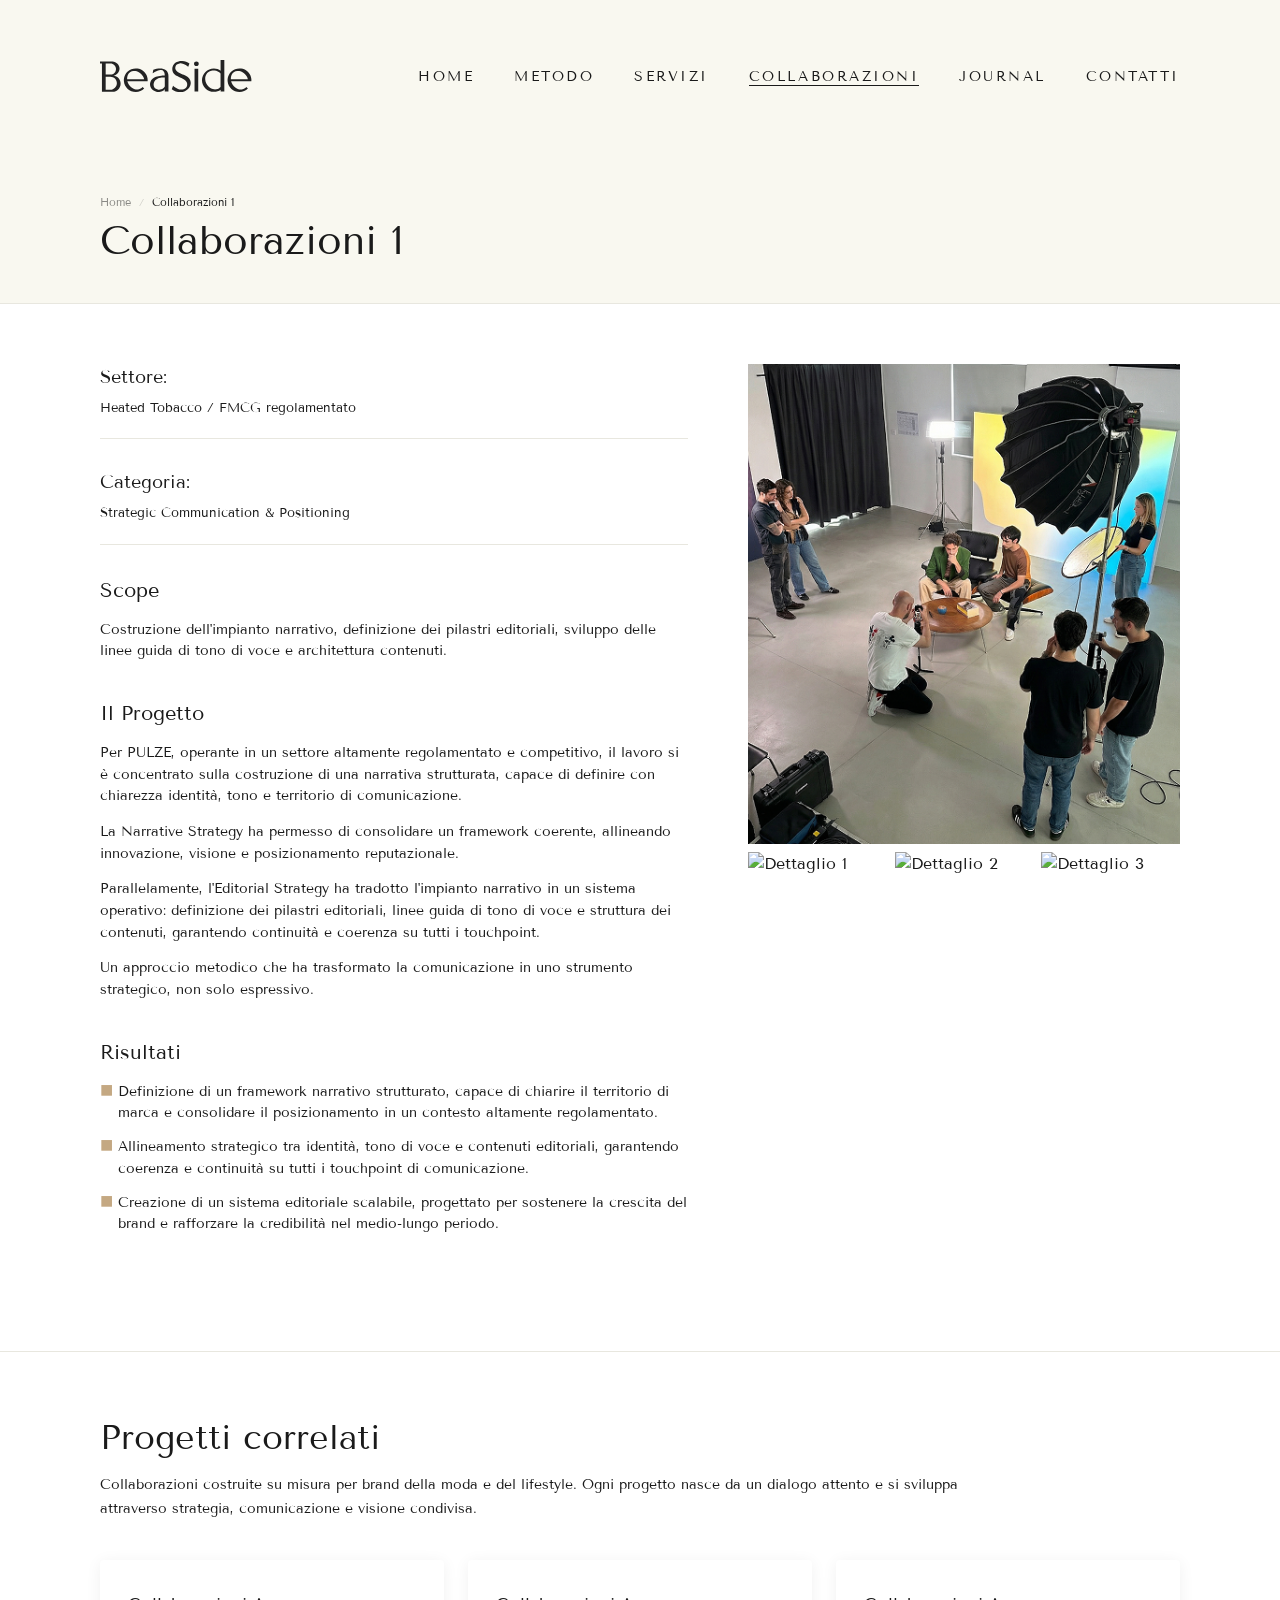
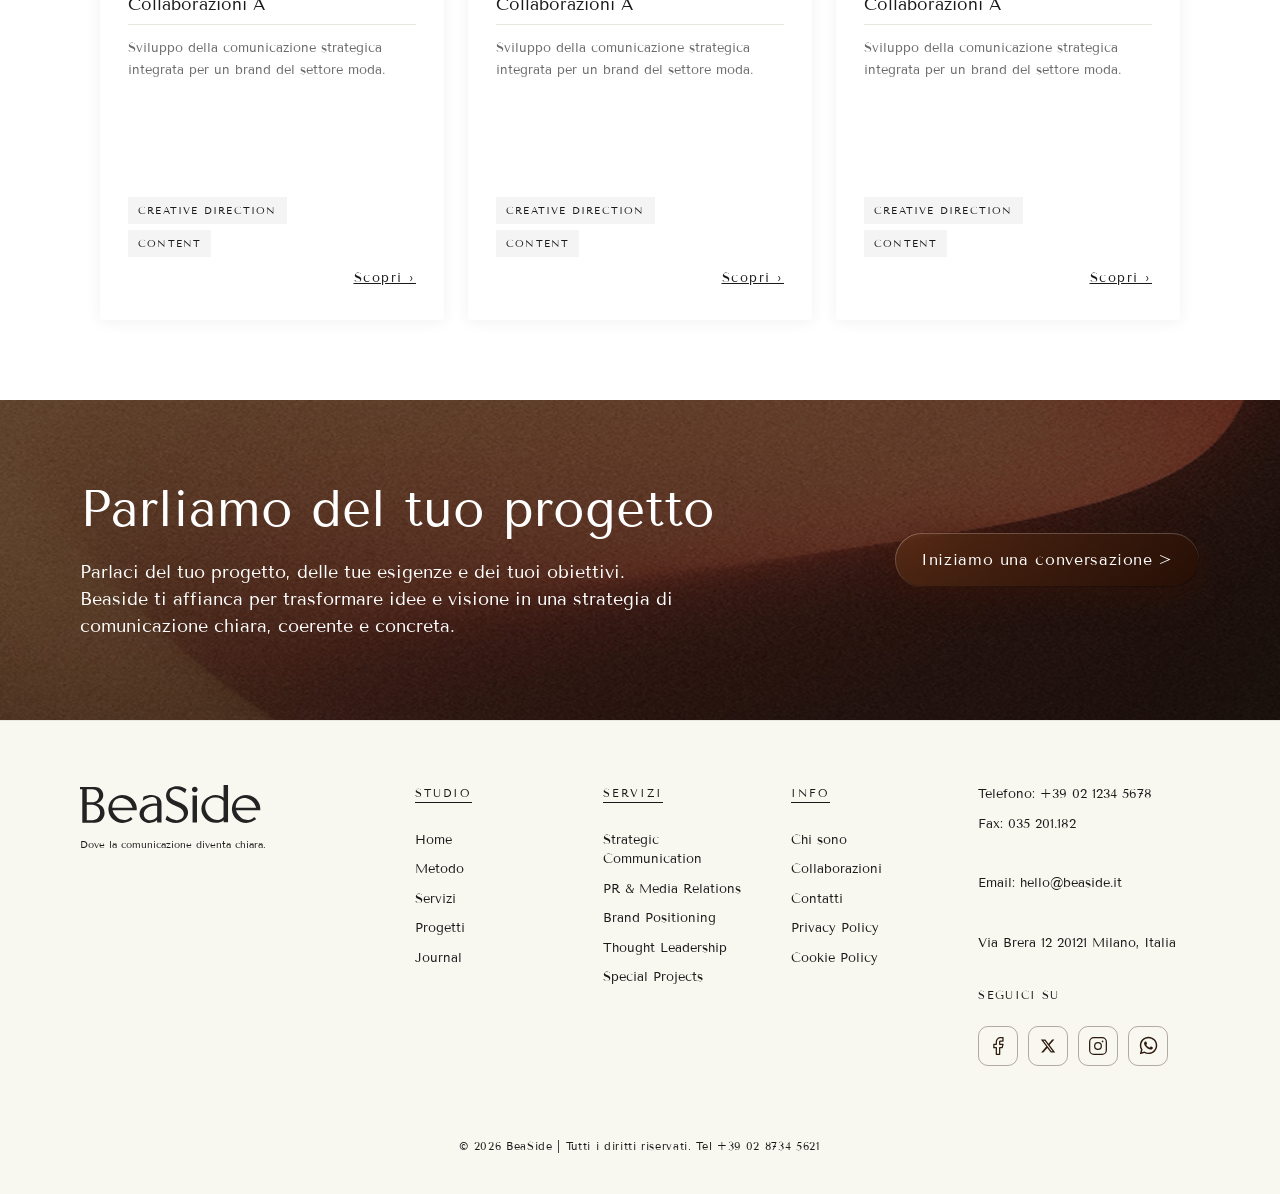
==== pages/collaborazioni-1.html @ 0665030e "feat: collaborazioni-page" ====
<!doctype html>
<html lang="it">
  <head>
    <meta charset="UTF-8" />
    <meta name="viewport" content="width=device-width, initial-scale=1.0" />
    <title>Collaborazioni 1— BeaSide</title>
    <link rel="stylesheet" href="../assets/css/reset.css" />
    <link rel="stylesheet" href="../assets/css/variables.css" />
    <link rel="stylesheet" href="../assets/css/main.css" />
    <link rel="stylesheet" href="../assets/css/pages/collaborazioni-1.css" />
  </head>
  <body>
    <!-- SECTION: Nav -->
    <header>
      <nav class="nav nav--light" aria-label="Navigazione principale">
        <a href="../index.html" class="nav__logo" aria-label="BeaSide Home">
          <img src="../assets/img/logo/logopreto.svg" alt="BeaSide" />
        </a>
        <ul class="nav__links" role="list">
          <li><a href="../index.html">Home</a></li>
          <li><a href="../pages/metodo.html">Metodo</a></li>
          <li><a href="../pages/servizi-page.html">Servizi</a></li>
          <li>
            <a href="../pages/collaborazioni.html" class="nav__link--active"
              >Collaborazioni</a
            >
          </li>
          <li><a href="../pages/journal.html">Journal</a></li>
          <li><a href="../pages/contatti.html">Contatti</a></li>
        </ul>
      </nav>
    </header>

    <!-- BREADCRUMB -->
    <div class="breadcrumb" aria-label="Breadcrumb">
      <ol class="breadcrumb__list" role="list">
        <li><a href="../index.html">Home</a></li>
        <li class="breadcrumb__sep" aria-hidden="true">/</li>
        <li>Collaborazioni 1</li>
      </ol>
      <h1 class="breadcrumb__title">Collaborazioni 1</h1>
    </div>

    <!-- SECTION: Progetto Detail -->
    <section class="progetto-detail">
      <!-- Left: Text content -->
      <div class="progetto-detail__content">
        <div class="progetto-meta">
          <div class="progetto-meta__item">
            <p class="progetto-meta__label">Settore:</p>
            <p class="progetto-meta__value">
              Heated Tobacco / FMCG regolamentato
            </p>
          </div>
        </div>
        <div class="progetto-meta">
          <div class="progetto-meta__item">
            <p class="progetto-meta__label">Categoria:</p>
            <p class="progetto-meta__value">
              Strategic Communication &amp; Positioning
            </p>
          </div>
        </div>

        <div class="progetto-section">
          <h2 class="progetto-section__title">Scope</h2>
          <p class="progetto-section__text">
            Costruzione dell'impianto narrativo, definizione dei pilastri
            editoriali, sviluppo delle linee guida di tono di voce e
            architettura contenuti.
          </p>
        </div>

        <div class="progetto-section">
          <h2 class="progetto-section__title">Il Progetto</h2>
          <p class="progetto-section__text">
            Per PULZE, operante in un settore altamente regolamentato e
            competitivo, il lavoro si è concentrato sulla costruzione di una
            narrativa strutturata, capace di definire con chiarezza identità,
            tono e territorio di comunicazione.
          </p>
          <p class="progetto-section__text">
            La Narrative Strategy ha permesso di consolidare un framework
            coerente, allineando innovazione, visione e posizionamento
            reputazionale.
          </p>
          <p class="progetto-section__text">
            Parallelamente, l'Editorial Strategy ha tradotto l'impianto
            narrativo in un sistema operativo: definizione dei pilastri
            editoriali, linee guida di tono di voce e struttura dei contenuti,
            garantendo continuità e coerenza su tutti i touchpoint.
          </p>
          <p class="progetto-section__text">
            Un approccio metodico che ha trasformato la comunicazione in uno
            strumento strategico, non solo espressivo.
          </p>
        </div>

        <div class="progetto-section risultati-section">
          <h2 class="progetto-section__title">Risultati</h2>
          <ul class="risultati-list">
            <li>
              Definizione di un framework narrativo strutturato, capace di
              chiarire il territorio di marca e consolidare il posizionamento in
              un contesto altamente regolamentato.
            </li>
            <li>
              Allineamento strategico tra identità, tono di voce e contenuti
              editoriali, garantendo coerenza e continuità su tutti i touchpoint
              di comunicazione.
            </li>
            <li>
              Creazione di un sistema editoriale scalabile, progettato per
              sostenere la crescita del brand e rafforzare la credibilità nel
              medio-lungo periodo.
            </li>
          </ul>
        </div>
      </div>

      <!-- Right: Media -->
      <div class="progetto-detail__media">
        <div class="progetto-detail__main-img">
          <img
            src="../assets/img/collaborazioni.png"
            alt="Collaborazioni I — immagine principale"
          />
        </div>
        <div class="progetto-detail__thumbs">
          <img
            src="https://placehold.co/300x220/2C1A0E/2C1A0E"
            alt="Dettaglio 1"
          />
          <img
            src="https://placehold.co/300x220/3B2010/3B2010"
            alt="Dettaglio 2"
          />
          <img
            src="https://placehold.co/300x220/1E1510/1E1510"
            alt="Dettaglio 3"
          />
        </div>
      </div>
    </section>
    <!-- SECTION: Progetti correlati -->
    <section class="progetti-correlati">
      <div class="progetti-correlati__header">
        <h2 class="progetti-correlati__title">Progetti correlati</h2>
        <p class="progetti-correlati__subtitle">
          Collaborazioni costruite su misura per brand della moda e del
          lifestyle. Ogni progetto nasce da un dialogo attento e si sviluppa
          attraverso strategia, comunicazione e visione condivisa.
        </p>
      </div>
      <div class="collaborazioni__grid">
        <div class="collab-card">
          <p class="collab-card__name">Collaborazioni A</p>
          <p class="collab-card__text">
            Sviluppo della comunicazione strategica integrata per un brand del
            settore moda.
          </p>
          <div class="collab-card__tags">
            <span class="collab-card__tag">Creative Direction</span>
            <span class="collab-card__tag">Content</span>
          </div>
          <a href="collaborazioni-1.html" class="cta-collab">Scopri &rsaquo;</a>
        </div>

        <div class="collab-card">
          <p class="collab-card__name">Collaborazioni A</p>
          <p class="collab-card__text">
            Sviluppo della comunicazione strategica integrata per un brand del
            settore moda.
          </p>
          <div class="collab-card__tags">
            <span class="collab-card__tag">Creative Direction</span>
            <span class="collab-card__tag">Content</span>
          </div>
          <a href="collaborazioni-1.html" class="cta-collab">Scopri &rsaquo;</a>
        </div>

        <div class="collab-card">
          <p class="collab-card__name">Collaborazioni A</p>
          <p class="collab-card__text">
            Sviluppo della comunicazione strategica integrata per un brand del
            settore moda.
          </p>
          <div class="collab-card__tags">
            <span class="collab-card__tag">Creative Direction</span>
            <span class="collab-card__tag">Content</span>
          </div>
          <a href="collaborazioni-1.html" class="cta-collab">Scopri &rsaquo;</a>
        </div>
      </div>
    </section>

    <!-- SECTION: CTA Final -->
    <section class="cta-final" aria-label="Contatto">
      <div class="cta-final__inner">
        <div class="cta-final__left">
          <h2 class="cta-final__title">Parliamo del tuo progetto</h2>
          <p>
            Parlaci del tuo progetto, delle tue esigenze e dei tuoi
            obiettivi.<br />
            Beaside ti affianca per trasformare idee e visione in una strategia
            di comunicazione chiara, coerente e concreta.
          </p>
        </div>
        <div class="cta-final__action">
          <a href="contatti.html" class="cta-final__btn"
            >Iniziamo una conversazione ></a
          >
        </div>
      </div>
    </section>

    <!-- SECTION: Footer -->
    <footer class="footer" aria-label="Footer">
      <div class="footer__inner">
        <div class="footer__brand">
          <div class="footer__logo">
            <img src="../assets/img/logo/logopreto.svg" alt="BeaSide" />
          </div>
          <p class="footer__tagline">Dove la comunicazione diventa chiara.</p>
        </div>

        <div class="footer__col">
          <p class="footer__col-title">Studio</p>
          <ul class="footer__col-links" role="list">
            <li><a href="../index.html">Home</a></li>
            <li><a href="metodo.html">Metodo</a></li>
            <li><a href="servizi.html">Servizi</a></li>
            <li><a href="collaborazioni.html">Progetti</a></li>
            <li><a href="journal.html">Journal</a></li>
          </ul>
        </div>

        <div class="footer__col">
          <p class="footer__col-title">Servizi</p>
          <ul class="footer__col-links" role="list">
            <li><a href="servizi.html">Strategic Communication</a></li>
            <li><a href="servizi.html">PR &amp; Media Relations</a></li>
            <li><a href="servizi.html">Brand Positioning</a></li>
            <li><a href="servizi.html">Thought Leadership</a></li>
            <li><a href="servizi.html">Special Projects</a></li>
          </ul>
        </div>

        <div class="footer__col">
          <p class="footer__col-title">Info</p>
          <ul class="footer__col-links" role="list">
            <li><a href="metodo.html">Chi sono</a></li>
            <li><a href="collaborazioni.html">Collaborazioni</a></li>
            <li><a href="contatti.html">Contatti</a></li>
            <li><a href="contatti.html">Privacy Policy</a></li>
            <li><a href="contatti.html">Cookie Policy</a></li>
          </ul>
        </div>

        <div class="footer__col">
          <a href="tel:+390212345678">Telefono: +39 02 1234 5678</a>
          <p class="footer-fax">Fax: 035 201.182</p>
          <a href="mailto:hello@beaside.it" class="footer-mail"
            >Email: hello@beaside.it</a
          >
          <p>Via Brera 12 20121 Milano, Italia</p>
          <p class="footer__social-label">Seguici su</p>
          <div class="social-midia-icons">
            <a href="#" class="social-icon" aria-label="Facebook">
              <svg
                width="20"
                height="20"
                viewBox="0 0 24 24"
                fill="none"
                xmlns="http://www.w3.org/2000/svg"
              >
                <path
                  d="M18 2H15C13.67 2 12.4 2.53 11.46 3.46C10.53 4.4 10 5.67 10 7V10H7V14H10V22H14V14H17L18 10H14V7C14 6.73 14.11 6.48 14.29 6.29C14.48 6.11 14.73 6 15 6H18V2Z"
                  stroke="currentColor"
                  stroke-width="1.5"
                  stroke-linecap="round"
                  stroke-linejoin="round"
                />
              </svg>
            </a>
            <a href="#" class="social-icon" aria-label="X (Twitter)">
              <svg
                width="20"
                height="20"
                viewBox="0 0 640 640"
                fill="currentColor"
                xmlns="http://www.w3.org/2000/svg"
              >
                <path
                  d="M453.2 112L523.8 112L369.6 288.2L551 528L409 528L297.7 382.6L170.5 528L99.8 528L264.7 339.5L90.8 112L236.4 112L336.9 244.9L453.2 112zM428.4 485.8L467.5 485.8L215.1 152L173.1 152L428.4 485.8z"
                />
              </svg>
            </a>
            <a href="#" class="social-icon" aria-label="Instagram">
              <svg
                width="20"
                height="20"
                viewBox="0 0 24 24"
                fill="none"
                xmlns="http://www.w3.org/2000/svg"
              >
                <rect
                  x="2"
                  y="2"
                  width="20"
                  height="20"
                  rx="5"
                  stroke="currentColor"
                  stroke-width="1.5"
                />
                <circle
                  cx="12"
                  cy="12"
                  r="4"
                  stroke="currentColor"
                  stroke-width="1.5"
                />
                <circle cx="17.5" cy="6.5" r="1" fill="currentColor" />
              </svg>
            </a>
            <a href="#" class="social-icon" aria-label="WhatsApp">
              <svg
                width="25"
                height="25"
                viewBox="0 0 640 640"
                fill="currentColor"
                xmlns="http://www.w3.org/2000/svg"
              >
                <path
                  d="M476.9 161.1C435 119.1 379.2 96 319.9 96C197.5 96 97.9 195.6 97.9 318C97.9 357.1 108.1 395.3 127.5 429L96 544L213.7 513.1C246.1 530.8 282.6 540.1 319.8 540.1L319.9 540.1C442.2 540.1 544 440.5 544 318.1C544 258.8 518.8 203.1 476.9 161.1zM319.9 502.7C286.7 502.7 254.2 493.8 225.9 477L219.2 473L149.4 491.3L168 423.2L163.6 416.2C145.1 386.8 135.4 352.9 135.4 318C135.4 216.3 218.2 133.5 320 133.5C369.3 133.5 415.6 152.7 450.4 187.6C485.2 222.5 506.6 268.8 506.5 318.1C506.5 419.9 421.6 502.7 319.9 502.7zM421.1 364.5C415.6 361.7 388.3 348.3 383.2 346.5C378.1 344.6 374.4 343.7 370.7 349.3C367 354.9 356.4 367.3 353.1 371.1C349.9 374.8 346.6 375.3 341.1 372.5C308.5 356.2 287.1 343.4 265.6 306.5C259.9 296.7 271.3 297.4 281.9 276.2C283.7 272.5 282.8 269.3 281.4 266.5C280 263.7 268.9 236.4 264.3 225.3C259.8 214.5 255.2 216 251.8 215.8C248.6 215.6 244.9 215.6 241.2 215.6C237.5 215.6 231.5 217 226.4 222.5C221.3 228.1 207 241.5 207 268.8C207 296.1 226.9 322.5 229.6 326.2C232.4 329.9 268.7 385.9 324.4 410C359.6 425.2 373.4 426.5 391 423.9C401.7 422.3 423.8 410.5 428.4 397.5C433 384.5 433 373.4 431.6 371.1C430.3 368.6 426.6 367.2 421.1 364.5z"
                />
              </svg>
            </a>
          </div>
        </div>
      </div>

      <div class="footer__bottom">
        <p class="footer__copy">
          &copy; 2026 BeaSide | Tutti i diritti riservati. Tel +39 02 8734 5621
        </p>
      </div>
    </footer>

    <script src="../assets/js/main.js"></script>
  </body>
</html>
---- assets/css/variables.css ----
:root {
  --cream:        #F9F8F0;
  --black:        #1A1A1A;
  --dark-brown:   #2C1A0E;
  --warm-sand:    #C4A882;
  --card-dark:    #1E1510;
  --white:        #FFFFFF;
  --grey-light:   #E8E7DF;

  --font-main: 'Tenor Sans', serif;

  --container-max: 1280px;
  --padding-desktop: 80px;
  --padding-mobile: 24px;
  --section-gap: 120px;
}
---- assets/css/main.css ----
/* ─── IMPORTS ───────────────────────────────────────────── */

@import "./base.css";

@import "./sections/nav.css";
@import "./sections/hero.css";
@import "./sections/about.css";
@import "./sections/servizi.css";
@import "./sections/way-of-work.css";
@import "./sections/collaborazioni.css";
@import "./sections/journal.css";
@import "./sections/cta-final.css";
@import "./sections/footer.css";

@import "./swiper.css";
@import "./responsive.css";
---- assets/css/pages/collaborazioni-1.css ----
/* ─── NAV LIGHT ─────────────────────────────────────────── */

.nav--light {
  position: static;
  background-color: var(--cream);
  padding: 60px 100px 90px;
}

.nav--light .nav__links a {
  color: var(--black);
}

.nav--light .nav__links a:hover {
  opacity: 0.5;
}

.nav__link--active {
  border-bottom: 1px solid var(--black);
}

/* ─── BREADCRUMB ────────────────────────────────────────── */

.breadcrumb {
  background-color: var(--cream);
  padding: 12px 100px 32px;
  border-bottom: 1px solid var(--grey-light);
}

.breadcrumb__title {
  font-size: 40px;
  font-weight: 400;
  color: var(--black);
}

.breadcrumb__list {
  display: flex;
  align-items: center;
  gap: 8px;
  font-size: 11px;
  color: rgba(26, 26, 26, 0.5);
}

.breadcrumb__list a {
  color: rgba(26, 26, 26, 0.5);
  transition: color 0.2s;
}

.breadcrumb__list a:hover {
  color: var(--black);
}

.breadcrumb__list li:last-child {
  color: var(--black);
}

.breadcrumb__sep {
  font-size: 10px;
  opacity: 0.4;
}

/* ─── PROGETTO DETAIL ───────────────────────────────────── */

.progetto-detail{
  display: flex;
  align-items: flex-start;
  gap: 60px;
  padding: 60px 100px 80px;
}

.progetto-detail__content {
  flex: 1;
  min-width: 0;
}

.progetto-meta {
  display: flex;
  gap: 48px;
  margin-bottom: 30px;
  padding-bottom: 20px;
  border-bottom: 1px solid var(--grey-light);
}

.progetto-meta__label {
  font-size: 18px;
  color:  var(--black);
  margin-bottom: 8px;
}

.progetto-meta__value {
  font-size: 13px;
  color: var(--black);
  line-height: 1.5;
}

.progetto-meta__tags {
  display: flex;
  flex-wrap: wrap;
 
}

.progetto-section {
  margin-bottom: 36px;
}

.progetto-section__title {
  font-family: var(--font-main);
  font-size: 20px;
  font-weight: 400;
  color: var(--black);
  margin-bottom: 14px;
}

.progetto-section__text {
  font-size: 14px;
  line-height: 1.55;
  color: var(--black);
  margin-bottom: 14px;
}

/* ─── RISULTATI ─────────────────────────────────────────── */

.risultati-list {
  list-style: none;
  padding: 0;
  display: flex;
  flex-direction: column;
  gap: 12px;
}

.risultati-list li {
  font-size: 14px;
  line-height: 1.55;
  color:var(--black);
  padding-left: 18px;
  position: relative;
}

.risultati-list li::before {
  content: "■"; 
  position: absolute;
  left: 0;
  color: var(--warm-sand);
  font-size: 22px;
    margin-top: -8px; 

}


/* ─── MEDIA COLUMN ───────────────────────────────────────── */

.progetto-detail__media {
  width: 40%;
  flex-shrink: 0;
}

.progetto-detail__main-img {
  width: 100%;
  margin-bottom: 8px;
}

.progetto-detail__main-img img {
  width: 100%;
  height: 480px;
  object-fit: cover;
  display: block;
}

.progetto-detail__thumbs {
  display: grid;
  grid-template-columns: repeat(3, 1fr);
  gap: 8px;
}

.progetto-detail__thumbs img {
  width: 100%;
  aspect-ratio: 4 / 3;
  object-fit: cover;
  display: block;
}

/* ─── PROGETTI CORRELATI ─────────────────────────────────── */

.progetti-correlati {
  padding: 60px 100px 80px;
  border-top: 1px solid var(--grey-light);
}

.progetti-correlati__header {
  margin-bottom: 40px;
}

.progetti-correlati__title {
  font-family: var(--font-main);
  font-size: 34px;
  font-weight: 400;
  color: var(--black);
  margin-bottom: 10px;
}

.progetti-correlati__subtitle {
  font-size: 14px;
  color: var(--black);
  line-height: 1.7;
  max-width: 85%;
}

.progetti-correlati .collaborazioni__grid {
  grid-template-columns: repeat(3, 1fr);
}

/* ─── RESPONSIVE ────────────────────────────────────────── */

@media (max-width: 1024px) {
  .nav--light,
  .breadcrumb {
    padding-left: 40px;
    padding-right: 40px;
  }

  .progetto-detail {
    padding: 60px 40px 80px;
  }

  .progetti-correlati {
    padding: 60px 40px 80px;
  }
}

@media (max-width: 768px) {
  .nav--light,
  .breadcrumb {
    padding-left: 24px;
    padding-right: 24px;
  }

  .progetto-detail {
    flex-direction: column;
    padding: 40px 24px 60px;
  }

  .progetto-detail__media {
    width: 100%;
  }

  .progetti-correlati {
    padding: 40px 24px 60px;
  }

  .progetti-correlati .collaborazioni__grid {
    grid-template-columns: 1fr;
  }
}
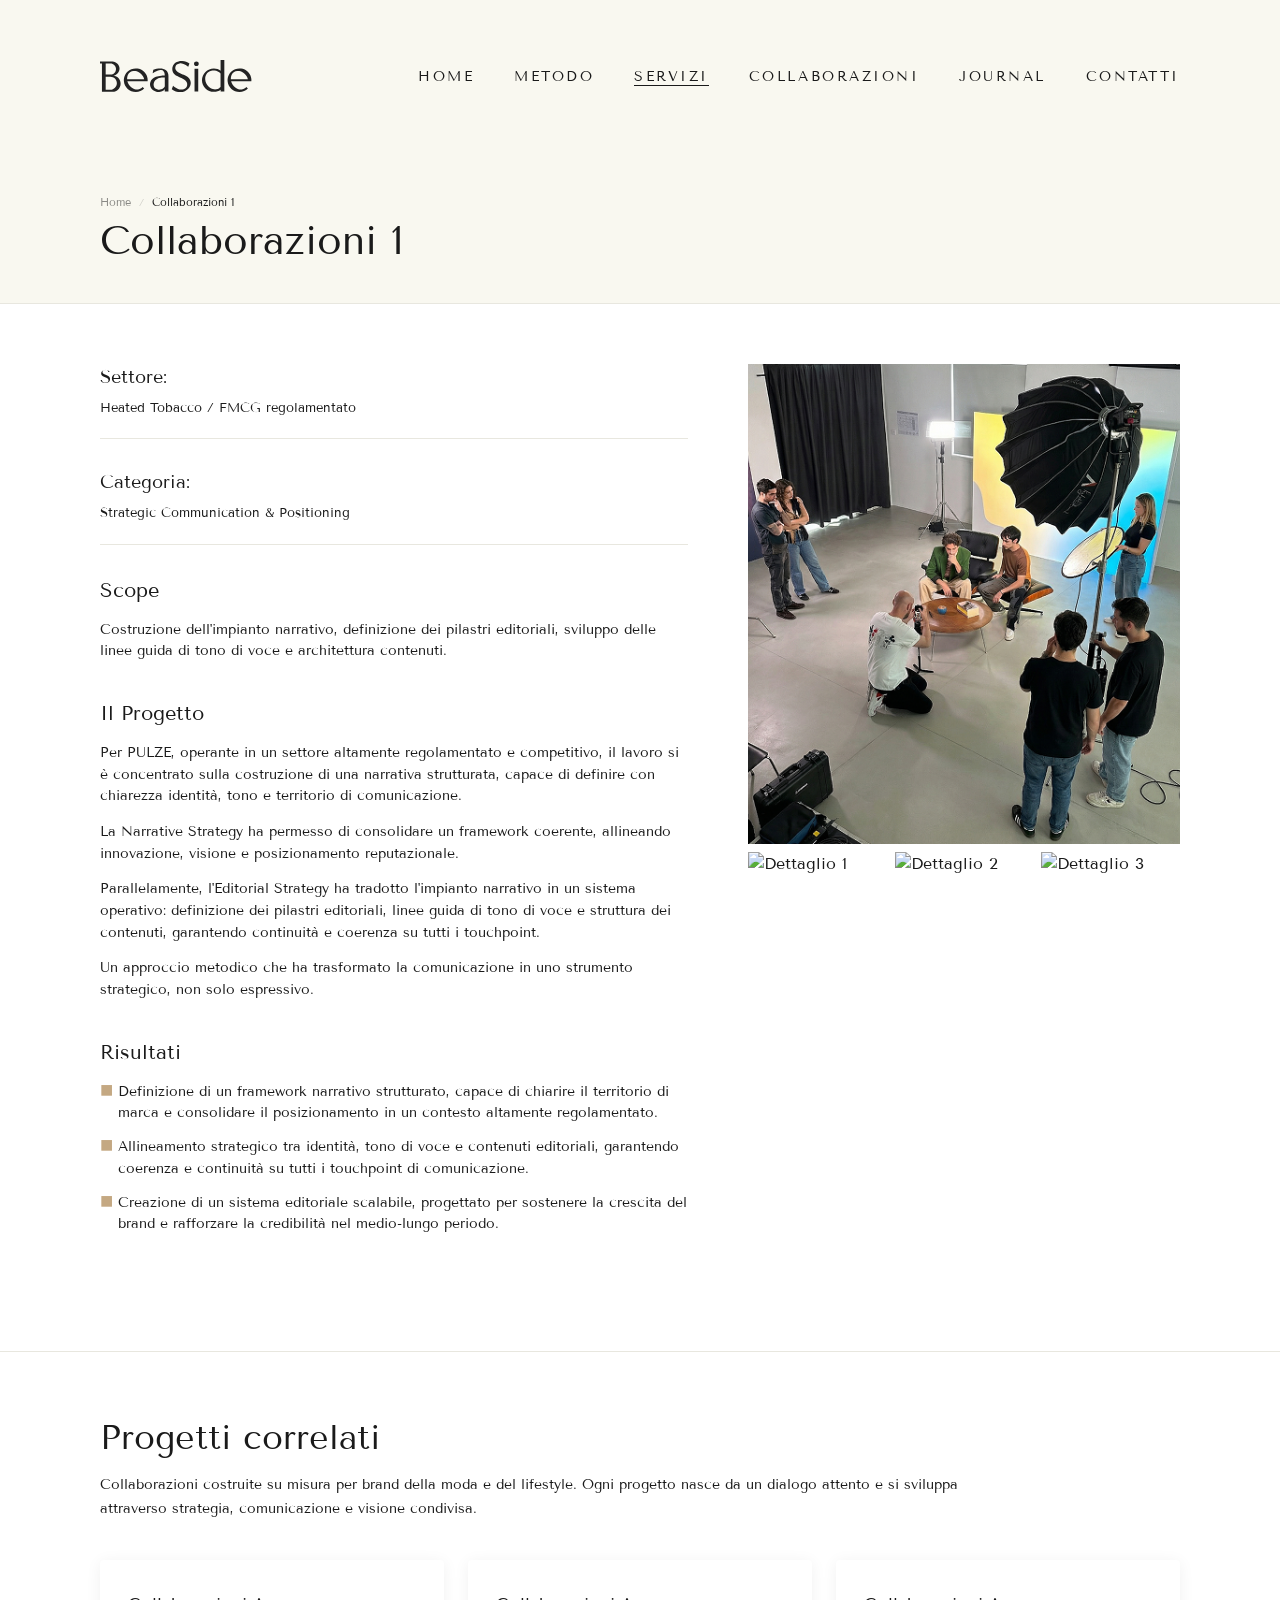
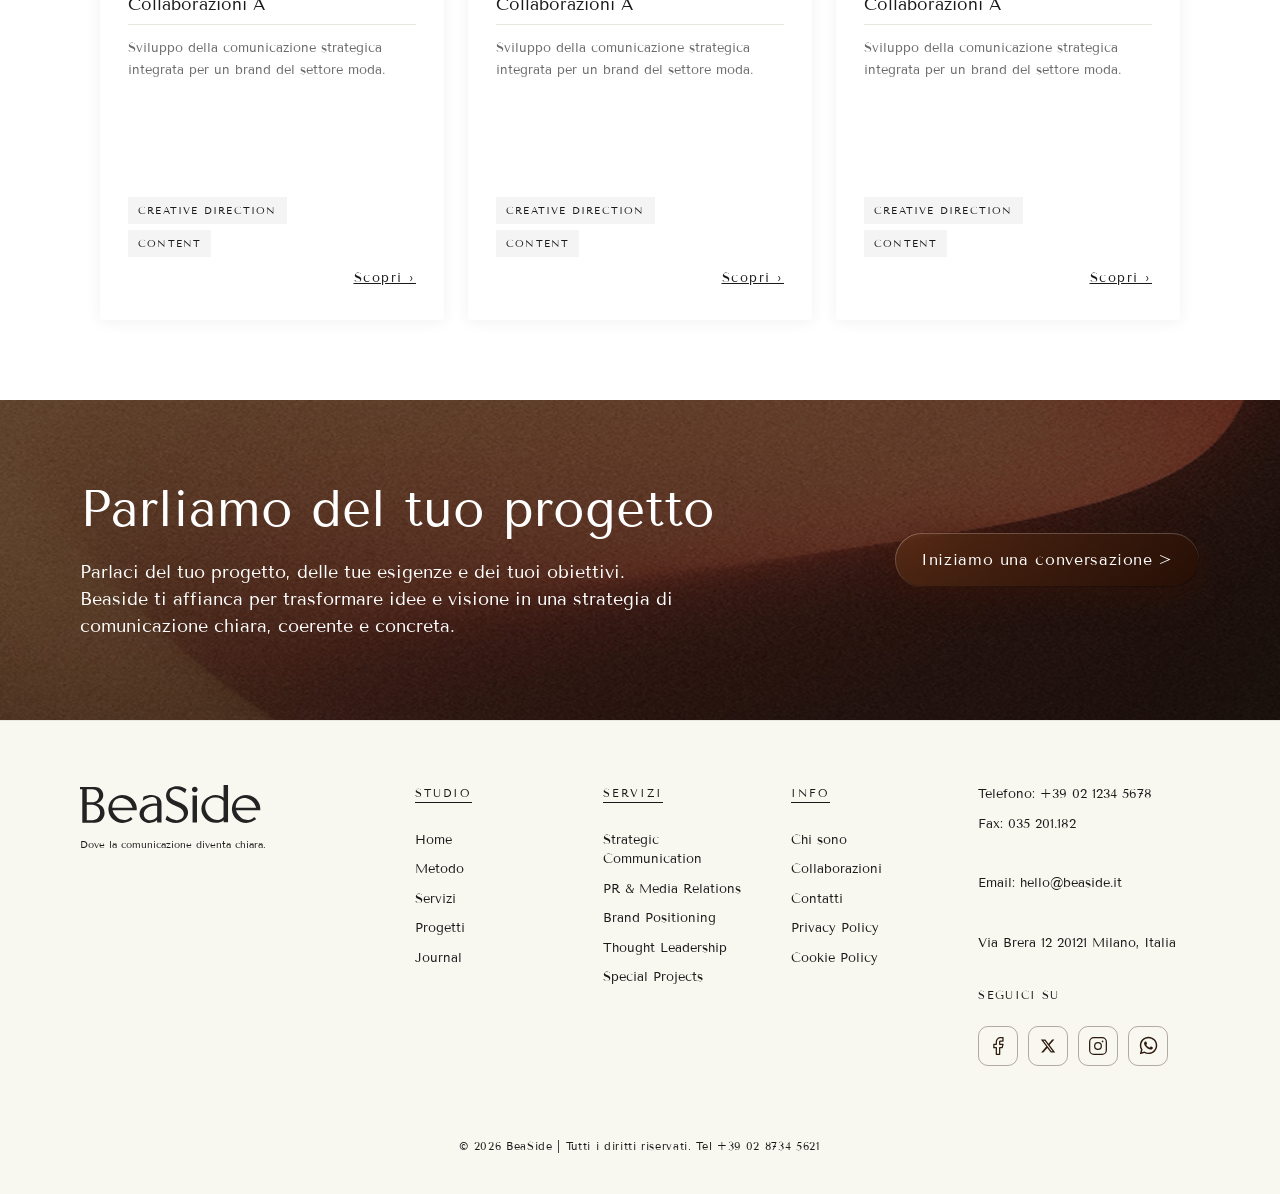
==== commit 52145167: "feat: nav links" ====
--- a/pages/collaborazioni-1.html
+++ b/pages/collaborazioni-1.html
@@ -17,16 +17,16 @@
           <img src="../assets/img/logo/logopreto.svg" alt="BeaSide" />
         </a>
         <ul class="nav__links" role="list">
-          <li><a href="../index.html">Home</a></li>
-          <li><a href="../pages/metodo.html">Metodo</a></li>
-          <li><a href="../pages/servizi-page.html">Servizi</a></li>
+           <li><a href="index.html">Home</a></li>
+          <li><a href="/pages/metodo.html">Metodo</a></li>
           <li>
-            <a href="../pages/collaborazioni.html" class="nav__link--active"
-              >Collaborazioni</a
+            <a href="/pages/servizi-page.html" class="nav__link--active"
+              >Servizi</a
             >
           </li>
-          <li><a href="../pages/journal.html">Journal</a></li>
-          <li><a href="../pages/contatti.html">Contatti</a></li>
+          <li><a href="/pages/collaborazioni.html">Collaborazioni</a></li>
+          <li><a href="/pages/journal.html">Journal</a></li>
+          <li><a href="/pages/contatti.html">Contatti</a></li>
         </ul>
       </nav>
     </header>
